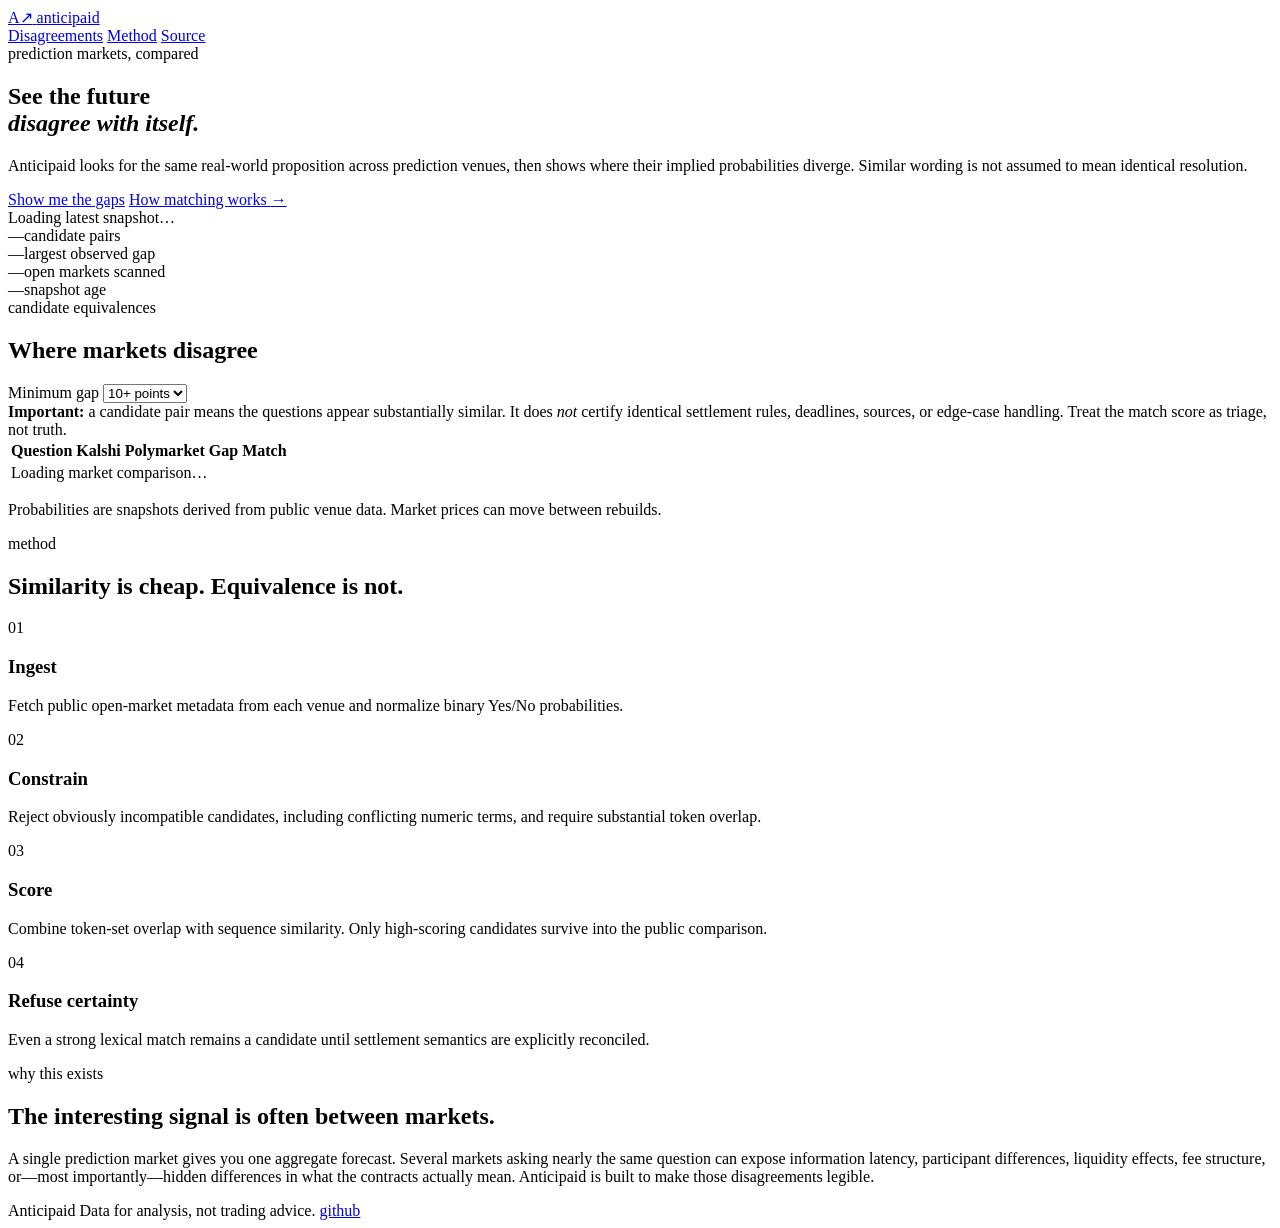
==== site/index.html @ cebad814 "Add Anticipaid site" ====
<!doctype html>
<html lang="en">
<head>
  <meta charset="utf-8">
  <meta name="viewport" content="width=device-width,initial-scale=1">
  <title>Anticipaid — See the future disagree with itself</title>
  <meta name="description" content="Anticipaid compares prediction markets and surfaces where forecasts disagree, with conservative cross-venue matching and explicit uncertainty.">
  <meta name="theme-color" content="#f5f1e8">
  <meta property="og:title" content="Anticipaid — See the future disagree with itself">
  <meta property="og:description" content="Cross-market probability disagreement, without pretending similar questions are automatically equivalent.">
  <link rel="canonical" href="https://anticipaid.com/">
  <link rel="stylesheet" href="assets/site.css">
  <script defer src="assets/app.js"></script>
</head>
<body>
  <header class="topbar">
    <a class="brand" href="/" aria-label="Anticipaid home">
      <span class="brand-mark" aria-hidden="true">A↗</span>
      <span>anticipaid</span>
    </a>
    <nav aria-label="Primary">
      <a href="#disagreements">Disagreements</a>
      <a href="#method">Method</a>
      <a href="https://github.com/operational-experiments/anticipaid" rel="noreferrer">Source</a>
    </nav>
  </header>

  <main>
    <section class="hero">
      <div class="eyebrow">prediction markets, compared</div>
      <h1>See the future<br><em>disagree with itself.</em></h1>
      <p class="lede">Anticipaid looks for the same real-world proposition across prediction venues, then shows where their implied probabilities diverge. Similar wording is not assumed to mean identical resolution.</p>
      <div class="hero-actions">
        <a class="button" href="#disagreements">Show me the gaps</a>
        <a class="text-link" href="#method">How matching works <span aria-hidden="true">→</span></a>
      </div>
      <div class="status-strip" aria-live="polite">
        <span class="pulse" aria-hidden="true"></span>
        <span id="snapshot-status">Loading latest snapshot…</span>
      </div>
    </section>

    <section class="metric-row" aria-label="Snapshot metrics">
      <article><span class="metric" id="metric-pairs">—</span><span class="metric-label">candidate pairs</span></article>
      <article><span class="metric" id="metric-max-gap">—</span><span class="metric-label">largest observed gap</span></article>
      <article><span class="metric" id="metric-markets">—</span><span class="metric-label">open markets scanned</span></article>
      <article><span class="metric" id="metric-updated">—</span><span class="metric-label">snapshot age</span></article>
    </section>

    <section class="panel" id="disagreements">
      <div class="section-head">
        <div>
          <div class="eyebrow">candidate equivalences</div>
          <h2>Where markets disagree</h2>
        </div>
        <div class="control-group">
          <label for="min-gap">Minimum gap</label>
          <select id="min-gap">
            <option value="0">Any</option>
            <option value="0.05">5+ points</option>
            <option value="0.10" selected>10+ points</option>
            <option value="0.20">20+ points</option>
          </select>
        </div>
      </div>

      <div class="notice">
        <strong>Important:</strong> a candidate pair means the questions appear substantially similar. It does <em>not</em> certify identical settlement rules, deadlines, sources, or edge-case handling. Treat the match score as triage, not truth.
      </div>

      <div class="table-wrap">
        <table>
          <thead>
            <tr>
              <th>Question</th>
              <th>Kalshi</th>
              <th>Polymarket</th>
              <th>Gap</th>
              <th>Match</th>
            </tr>
          </thead>
          <tbody id="pairs-body">
            <tr><td colspan="5" class="loading-cell">Loading market comparison…</td></tr>
          </tbody>
        </table>
      </div>
      <p class="table-footnote">Probabilities are snapshots derived from public venue data. Market prices can move between rebuilds.</p>
    </section>

    <section class="method" id="method">
      <div class="section-head">
        <div>
          <div class="eyebrow">method</div>
          <h2>Similarity is cheap. Equivalence is not.</h2>
        </div>
      </div>
      <div class="method-grid">
        <article>
          <span class="step">01</span>
          <h3>Ingest</h3>
          <p>Fetch public open-market metadata from each venue and normalize binary Yes/No probabilities.</p>
        </article>
        <article>
          <span class="step">02</span>
          <h3>Constrain</h3>
          <p>Reject obviously incompatible candidates, including conflicting numeric terms, and require substantial token overlap.</p>
        </article>
        <article>
          <span class="step">03</span>
          <h3>Score</h3>
          <p>Combine token-set overlap with sequence similarity. Only high-scoring candidates survive into the public comparison.</p>
        </article>
        <article>
          <span class="step">04</span>
          <h3>Refuse certainty</h3>
          <p>Even a strong lexical match remains a candidate until settlement semantics are explicitly reconciled.</p>
        </article>
      </div>
    </section>

    <section class="about">
      <div>
        <div class="eyebrow">why this exists</div>
        <h2>The interesting signal is often between markets.</h2>
      </div>
      <p>A single prediction market gives you one aggregate forecast. Several markets asking nearly the same question can expose information latency, participant differences, liquidity effects, fee structure, or—most importantly—hidden differences in what the contracts actually mean. Anticipaid is built to make those disagreements legible.</p>
    </section>
  </main>

  <footer>
    <span>Anticipaid</span>
    <span>Data for analysis, not trading advice.</span>
    <span><a href="https://github.com/operational-experiments/anticipaid">github</a></span>
  </footer>
</body>
</html>
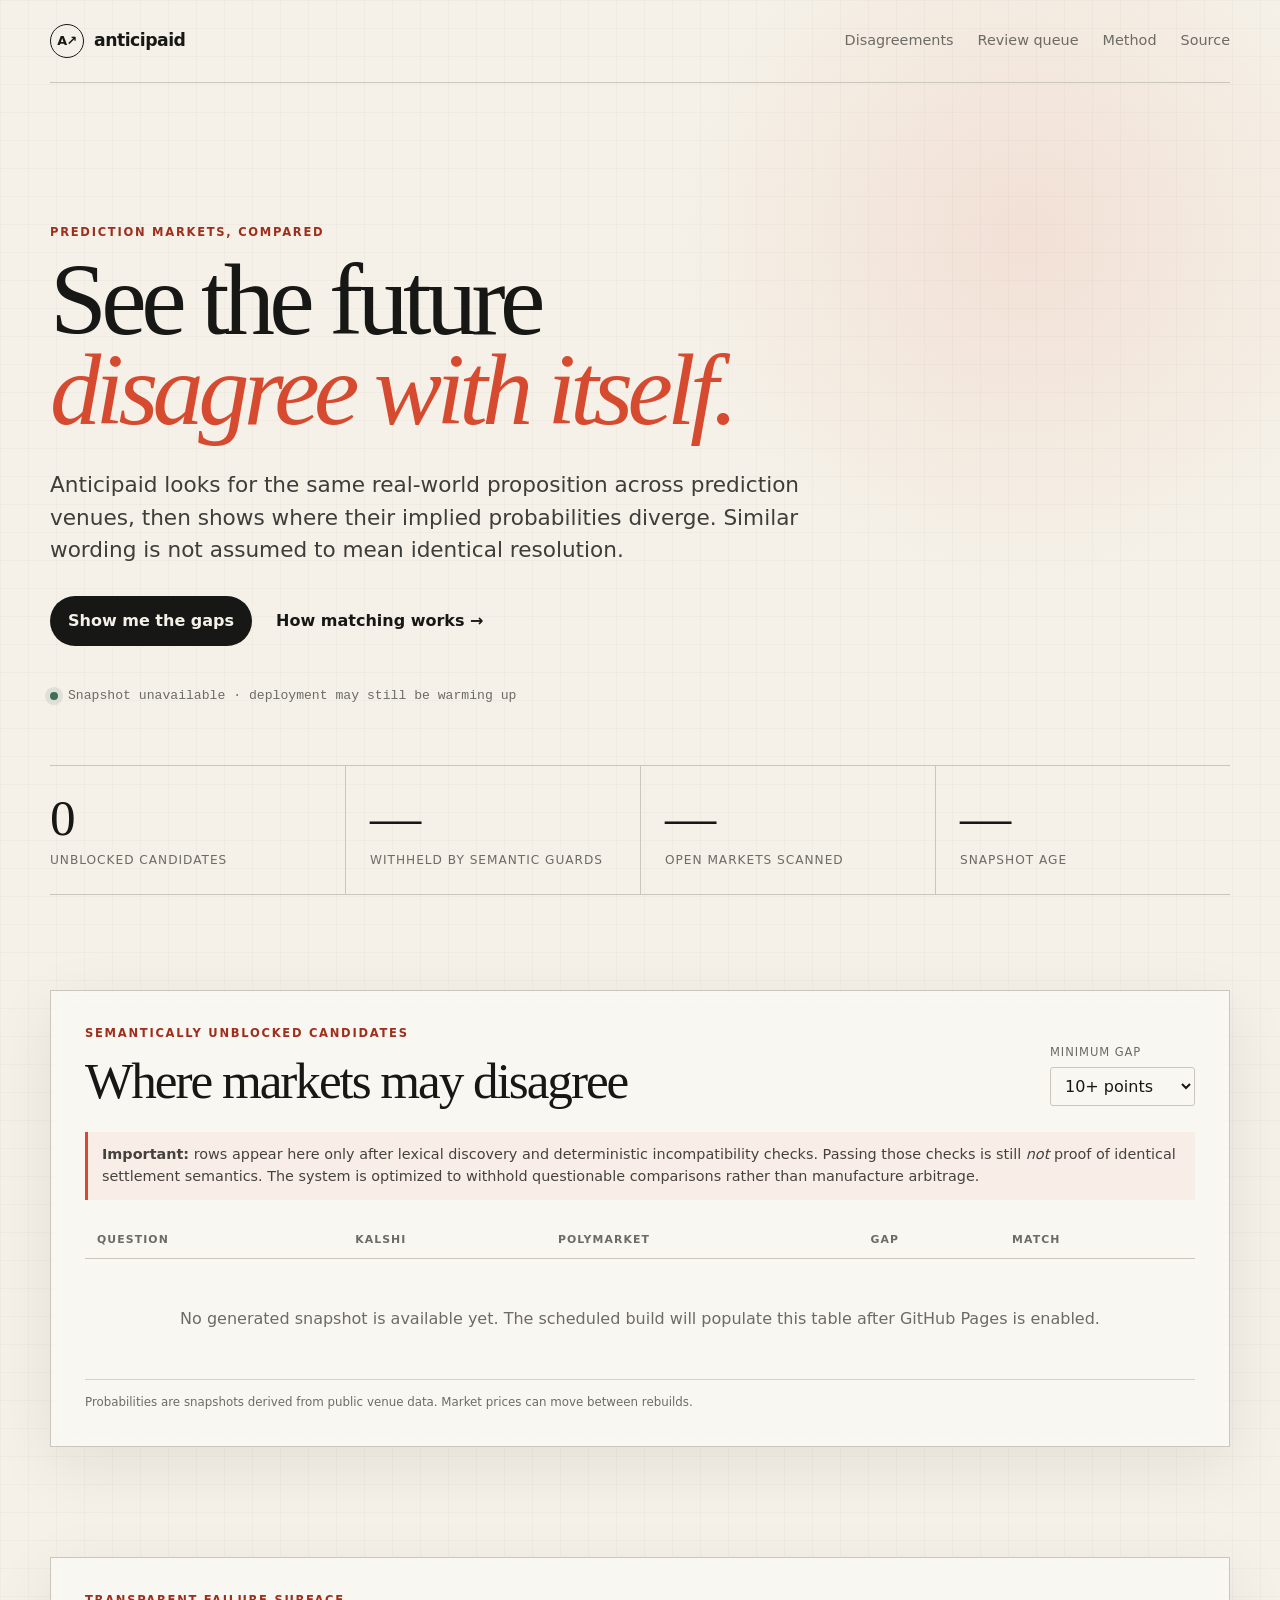
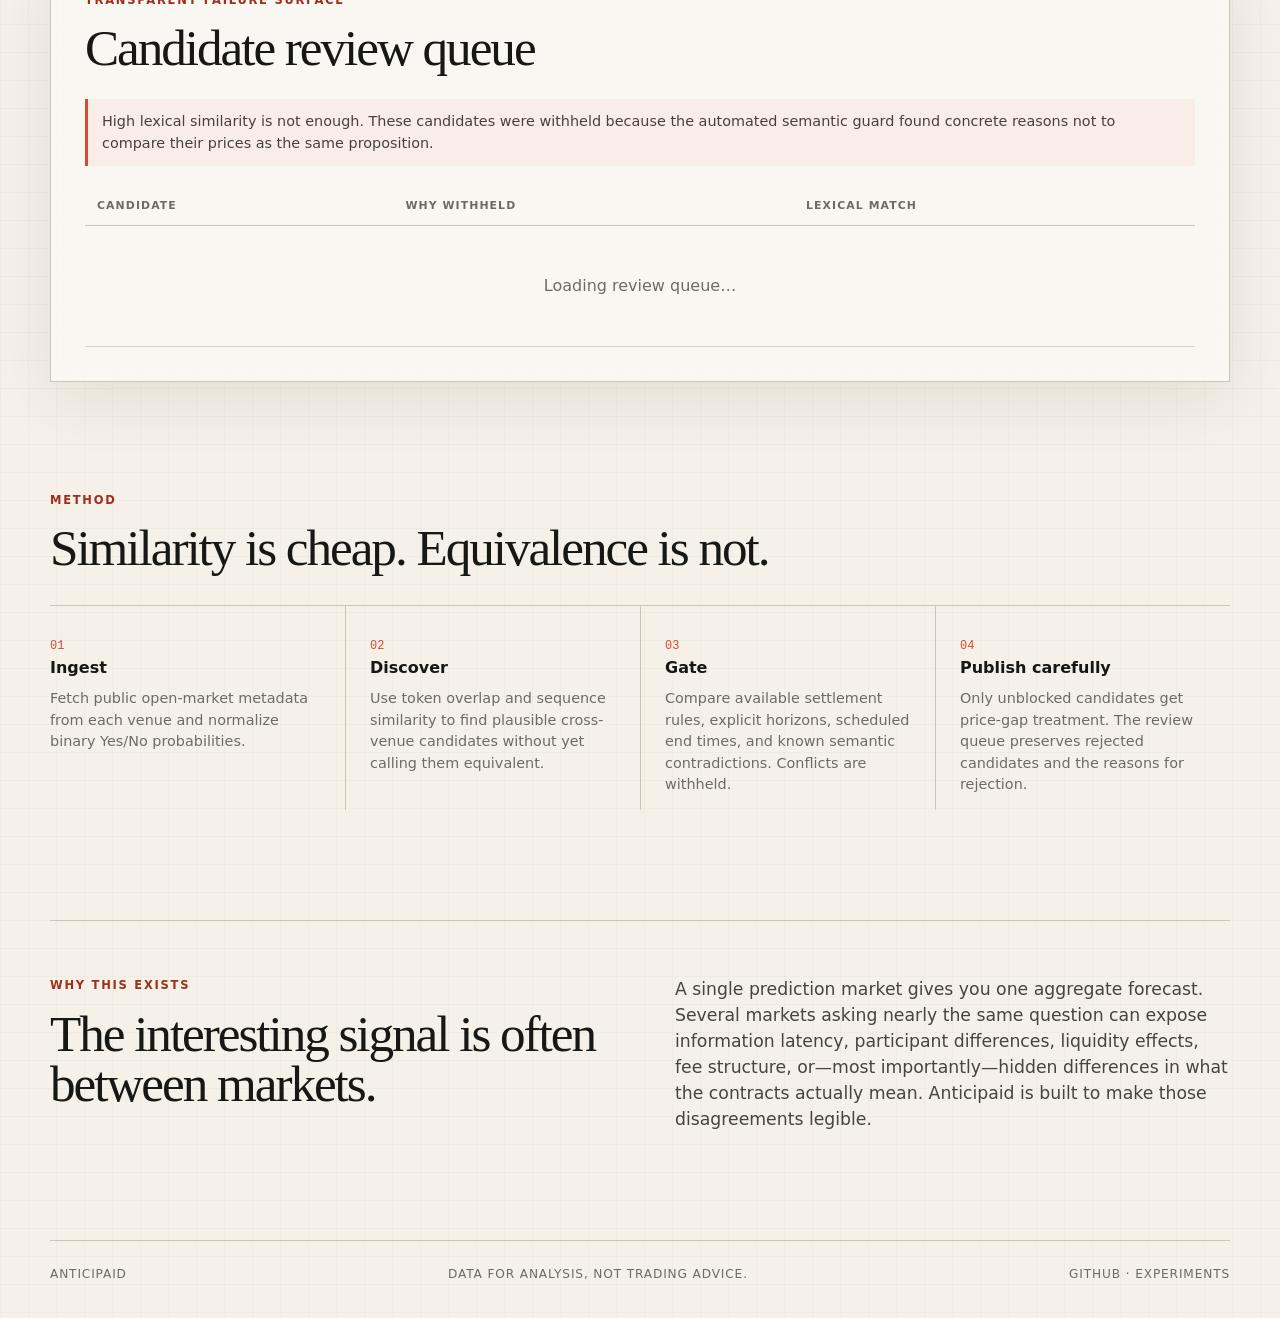
==== commit 3a52c16d: "Expose semantic review queue" ====
--- a/site/index.html
+++ b/site/index.html
@@ -20,6 +20,7 @@
     </a>
     <nav aria-label="Primary">
       <a href="#disagreements">Disagreements</a>
+      <a href="#review">Review queue</a>
       <a href="#method">Method</a>
       <a href="https://github.com/operational-experiments/anticipaid" rel="noreferrer">Source</a>
     </nav>
@@ -41,8 +42,8 @@
     </section>
 
     <section class="metric-row" aria-label="Snapshot metrics">
-      <article><span class="metric" id="metric-pairs">—</span><span class="metric-label">candidate pairs</span></article>
-      <article><span class="metric" id="metric-max-gap">—</span><span class="metric-label">largest observed gap</span></article>
+      <article><span class="metric" id="metric-pairs">—</span><span class="metric-label">unblocked candidates</span></article>
+      <article><span class="metric" id="metric-withheld">—</span><span class="metric-label">withheld by semantic guards</span></article>
       <article><span class="metric" id="metric-markets">—</span><span class="metric-label">open markets scanned</span></article>
       <article><span class="metric" id="metric-updated">—</span><span class="metric-label">snapshot age</span></article>
     </section>
@@ -50,8 +51,8 @@
     <section class="panel" id="disagreements">
       <div class="section-head">
         <div>
-          <div class="eyebrow">candidate equivalences</div>
-          <h2>Where markets disagree</h2>
+          <div class="eyebrow">semantically unblocked candidates</div>
+          <h2>Where markets may disagree</h2>
         </div>
         <div class="control-group">
           <label for="min-gap">Minimum gap</label>
@@ -65,7 +66,7 @@
       </div>
 
       <div class="notice">
-        <strong>Important:</strong> a candidate pair means the questions appear substantially similar. It does <em>not</em> certify identical settlement rules, deadlines, sources, or edge-case handling. Treat the match score as triage, not truth.
+        <strong>Important:</strong> rows appear here only after lexical discovery and deterministic incompatibility checks. Passing those checks is still <em>not</em> proof of identical settlement semantics. The system is optimized to withhold questionable comparisons rather than manufacture arbitrage.
       </div>
 
       <div class="table-wrap">
@@ -87,6 +88,32 @@
       <p class="table-footnote">Probabilities are snapshots derived from public venue data. Market prices can move between rebuilds.</p>
     </section>
 
+    <section class="panel review-panel" id="review">
+      <div class="section-head">
+        <div>
+          <div class="eyebrow">transparent failure surface</div>
+          <h2>Candidate review queue</h2>
+        </div>
+      </div>
+      <div class="notice neutral">
+        High lexical similarity is not enough. These candidates were withheld because the automated semantic guard found concrete reasons not to compare their prices as the same proposition.
+      </div>
+      <div class="table-wrap">
+        <table>
+          <thead>
+            <tr>
+              <th>Candidate</th>
+              <th>Why withheld</th>
+              <th>Lexical match</th>
+            </tr>
+          </thead>
+          <tbody id="withheld-body">
+            <tr><td colspan="3" class="loading-cell">Loading review queue…</td></tr>
+          </tbody>
+        </table>
+      </div>
+    </section>
+
     <section class="method" id="method">
       <div class="section-head">
         <div>
@@ -102,18 +129,18 @@
         </article>
         <article>
           <span class="step">02</span>
-          <h3>Constrain</h3>
-          <p>Reject obviously incompatible candidates, including conflicting numeric terms, and require substantial token overlap.</p>
+          <h3>Discover</h3>
+          <p>Use token overlap and sequence similarity to find plausible cross-venue candidates without yet calling them equivalent.</p>
         </article>
         <article>
           <span class="step">03</span>
-          <h3>Score</h3>
-          <p>Combine token-set overlap with sequence similarity. Only high-scoring candidates survive into the public comparison.</p>
+          <h3>Gate</h3>
+          <p>Compare available settlement rules, explicit horizons, scheduled end times, and known semantic contradictions. Conflicts are withheld.</p>
         </article>
         <article>
           <span class="step">04</span>
-          <h3>Refuse certainty</h3>
-          <p>Even a strong lexical match remains a candidate until settlement semantics are explicitly reconciled.</p>
+          <h3>Publish carefully</h3>
+          <p>Only unblocked candidates get price-gap treatment. The review queue preserves rejected candidates and the reasons for rejection.</p>
         </article>
       </div>
     </section>
@@ -130,7 +157,7 @@
   <footer>
     <span>Anticipaid</span>
     <span>Data for analysis, not trading advice.</span>
-    <span><a href="https://github.com/operational-experiments/anticipaid">github</a></span>
+    <span><a href="https://github.com/operational-experiments/anticipaid">github</a> · <a href="https://github.com/operational-experiments/anticipaid/blob/main/EXPERIMENTS.md">experiments</a></span>
   </footer>
 </body>
 </html>
--- a/site/assets/site.css
+++ b/site/assets/site.css
@@ -0,0 +1,107 @@
+:root {
+  --paper: #f5f1e8;
+  --ink: #171816;
+  --muted: #6c6b65;
+  --line: #cbc6bb;
+  --accent: #d64a2f;
+  --accent-dark: #9f2e1c;
+  --green: #426d56;
+  --card: rgba(255,255,255,.44);
+  --shadow: 0 18px 60px rgba(31,26,18,.08);
+}
+* { box-sizing: border-box; }
+html { scroll-behavior: smooth; }
+body {
+  margin: 0;
+  color: var(--ink);
+  background:
+    radial-gradient(circle at 80% 8%, rgba(214,74,47,.10), transparent 22rem),
+    linear-gradient(rgba(23,24,22,.025) 1px, transparent 1px),
+    linear-gradient(90deg, rgba(23,24,22,.025) 1px, transparent 1px),
+    var(--paper);
+  background-size: auto, 28px 28px, 28px 28px, auto;
+  font-family: Inter, ui-sans-serif, system-ui, -apple-system, BlinkMacSystemFont, "Segoe UI", sans-serif;
+  line-height: 1.5;
+}
+a { color: inherit; }
+.topbar, main, footer { width: min(1180px, calc(100% - 40px)); margin-inline: auto; }
+.topbar {
+  display: flex; justify-content: space-between; align-items: center;
+  padding: 24px 0; border-bottom: 1px solid var(--line);
+  position: relative; z-index: 2;
+}
+.brand { display: inline-flex; align-items: center; gap: 10px; text-decoration: none; font-weight: 800; letter-spacing: -.03em; font-size: 1.08rem; }
+.brand-mark { display: grid; place-items: center; width: 34px; height: 34px; border: 1px solid var(--ink); border-radius: 50%; font-size: .8rem; }
+nav { display: flex; gap: 24px; }
+nav a { text-decoration: none; color: var(--muted); font-size: .9rem; }
+nav a:hover { color: var(--ink); }
+.hero { padding: clamp(70px, 11vw, 150px) 0 62px; max-width: 980px; }
+.eyebrow { font-size: .72rem; text-transform: uppercase; letter-spacing: .15em; color: var(--accent-dark); font-weight: 800; margin-bottom: 14px; }
+h1, h2, h3, p { margin-top: 0; }
+h1 { font-family: Georgia, "Times New Roman", serif; font-size: clamp(3.3rem, 8vw, 7.8rem); line-height: .88; letter-spacing: -.055em; font-weight: 500; margin-bottom: 34px; }
+h1 em { color: var(--accent); font-weight: 400; }
+.lede { max-width: 760px; font-size: clamp(1.05rem, 2vw, 1.35rem); color: #3e3d39; }
+.hero-actions { display: flex; align-items: center; gap: 24px; margin-top: 30px; flex-wrap: wrap; }
+.button { background: var(--ink); color: var(--paper); text-decoration: none; padding: 13px 18px; border-radius: 999px; font-weight: 700; }
+.text-link { text-decoration: none; font-weight: 650; }
+.status-strip { display: flex; align-items: center; gap: 10px; margin-top: 42px; color: var(--muted); font: 500 .82rem ui-monospace, SFMono-Regular, Menlo, monospace; }
+.pulse { width: 8px; height: 8px; border-radius: 50%; background: var(--green); box-shadow: 0 0 0 5px rgba(66,109,86,.12); }
+.metric-row { display: grid; grid-template-columns: repeat(4,1fr); border-top: 1px solid var(--line); border-bottom: 1px solid var(--line); }
+.metric-row article { padding: 26px 18px 25px 0; min-width: 0; }
+.metric-row article + article { border-left: 1px solid var(--line); padding-left: 24px; }
+.metric { display: block; font-family: Georgia, serif; font-size: clamp(2rem, 4vw, 3.5rem); line-height: 1; letter-spacing: -.04em; }
+.metric-label { display: block; margin-top: 7px; color: var(--muted); font-size: .76rem; text-transform: uppercase; letter-spacing: .08em; }
+.panel { margin: 95px 0 110px; padding: 34px; background: var(--card); border: 1px solid var(--line); box-shadow: var(--shadow); backdrop-filter: blur(7px); }
+.section-head { display: flex; justify-content: space-between; gap: 30px; align-items: end; margin-bottom: 26px; }
+h2 { font-family: Georgia, serif; font-size: clamp(2rem, 4vw, 4rem); line-height: .98; letter-spacing: -.04em; font-weight: 500; margin-bottom: 0; }
+h3 { margin-bottom: 8px; font-size: 1rem; }
+.control-group { display: grid; gap: 6px; min-width: 145px; }
+.control-group label { font-size: .72rem; text-transform: uppercase; letter-spacing: .08em; color: var(--muted); }
+select { background: transparent; color: var(--ink); border: 1px solid var(--line); border-radius: 3px; padding: 8px 10px; font: inherit; }
+.notice { border-left: 3px solid var(--accent); padding: 12px 14px; background: rgba(214,74,47,.055); color: #45423d; font-size: .9rem; margin-bottom: 22px; }
+.table-wrap { overflow-x: auto; }
+table { width: 100%; border-collapse: collapse; min-width: 780px; }
+th { text-align: left; font-size: .68rem; text-transform: uppercase; letter-spacing: .1em; color: var(--muted); border-bottom: 1px solid var(--line); padding: 10px 12px; }
+td { border-bottom: 1px solid rgba(203,198,187,.75); padding: 16px 12px; vertical-align: top; }
+tbody tr:hover { background: rgba(255,255,255,.34); }
+.question { max-width: 520px; }
+.question strong { display: block; line-height: 1.28; margin-bottom: 4px; }
+.question small { color: var(--muted); }
+.price { font-family: ui-monospace, SFMono-Regular, Menlo, monospace; font-weight: 800; font-size: 1.05rem; }
+.venue-link { display: block; color: var(--muted); font-size: .72rem; margin-top: 4px; text-decoration: none; }
+.venue-link:hover { text-decoration: underline; color: var(--ink); }
+.gap { font-family: Georgia, serif; font-size: 1.45rem; color: var(--accent-dark); white-space: nowrap; }
+.score { font-family: ui-monospace, SFMono-Regular, Menlo, monospace; color: var(--muted); white-space: nowrap; }
+.loading-cell, .empty-cell { color: var(--muted); text-align: center; padding: 48px 20px; }
+.table-footnote { color: var(--muted); font-size: .74rem; margin: 14px 0 0; }
+.method { margin: 0 0 110px; }
+.method-grid { display: grid; grid-template-columns: repeat(4,1fr); border-top: 1px solid var(--line); margin-top: 32px; }
+.method-grid article { padding: 26px 24px 0 0; }
+.method-grid article + article { border-left: 1px solid var(--line); padding-left: 24px; }
+.step { font-family: ui-monospace, SFMono-Regular, Menlo, monospace; color: var(--accent); font-size: .75rem; }
+.method-grid p { color: var(--muted); font-size: .9rem; }
+.about { border-top: 1px solid var(--line); padding: 56px 0 90px; display: grid; grid-template-columns: 1fr 1fr; gap: 70px; align-items: start; }
+.about p { color: #46443f; font-size: 1.08rem; max-width: 560px; }
+footer { border-top: 1px solid var(--line); padding: 24px 0 34px; display: flex; justify-content: space-between; gap: 20px; color: var(--muted); font-size: .76rem; text-transform: uppercase; letter-spacing: .07em; }
+footer a { text-decoration: none; }
+@media (max-width: 820px) {
+  nav a:not(:last-child) { display: none; }
+  .metric-row { grid-template-columns: 1fr 1fr; }
+  .metric-row article:nth-child(3) { border-left: 0; border-top: 1px solid var(--line); }
+  .metric-row article:nth-child(4) { border-top: 1px solid var(--line); }
+  .method-grid { grid-template-columns: 1fr 1fr; }
+  .method-grid article:nth-child(3) { border-left: 0; border-top: 1px solid var(--line); margin-top: 24px; }
+  .method-grid article:nth-child(4) { border-top: 1px solid var(--line); margin-top: 24px; }
+  .about { grid-template-columns: 1fr; gap: 28px; }
+  .panel { padding: 22px 16px; }
+}
+@media (max-width: 520px) {
+  .topbar, main, footer { width: min(100% - 26px, 1180px); }
+  .hero { padding-top: 65px; }
+  h1 { font-size: clamp(3.2rem, 18vw, 5rem); }
+  .section-head { align-items: start; flex-direction: column; }
+  .metric-row, .method-grid { grid-template-columns: 1fr; }
+  .metric-row article + article, .method-grid article + article { border-left: 0; border-top: 1px solid var(--line); padding-left: 0; }
+  .method-grid article { padding: 22px 0; margin: 0 !important; }
+  footer { flex-direction: column; }
+}
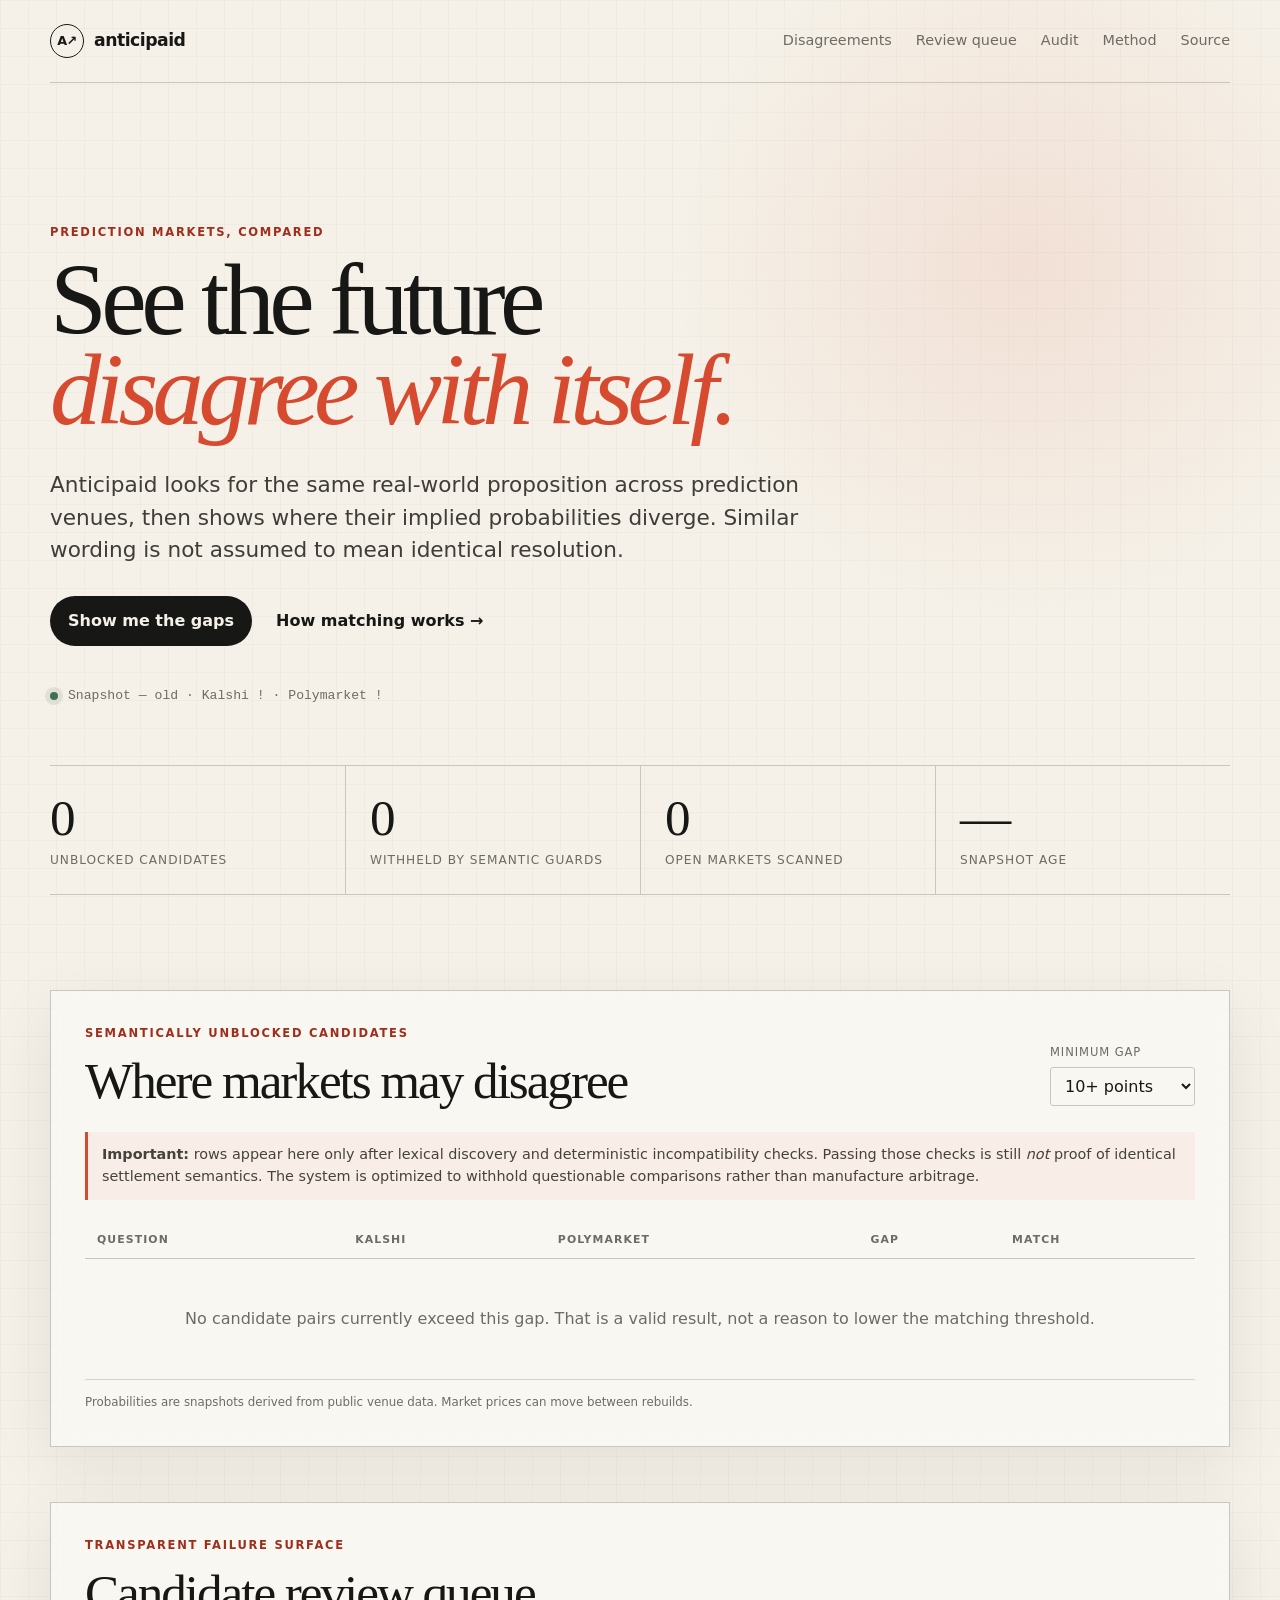
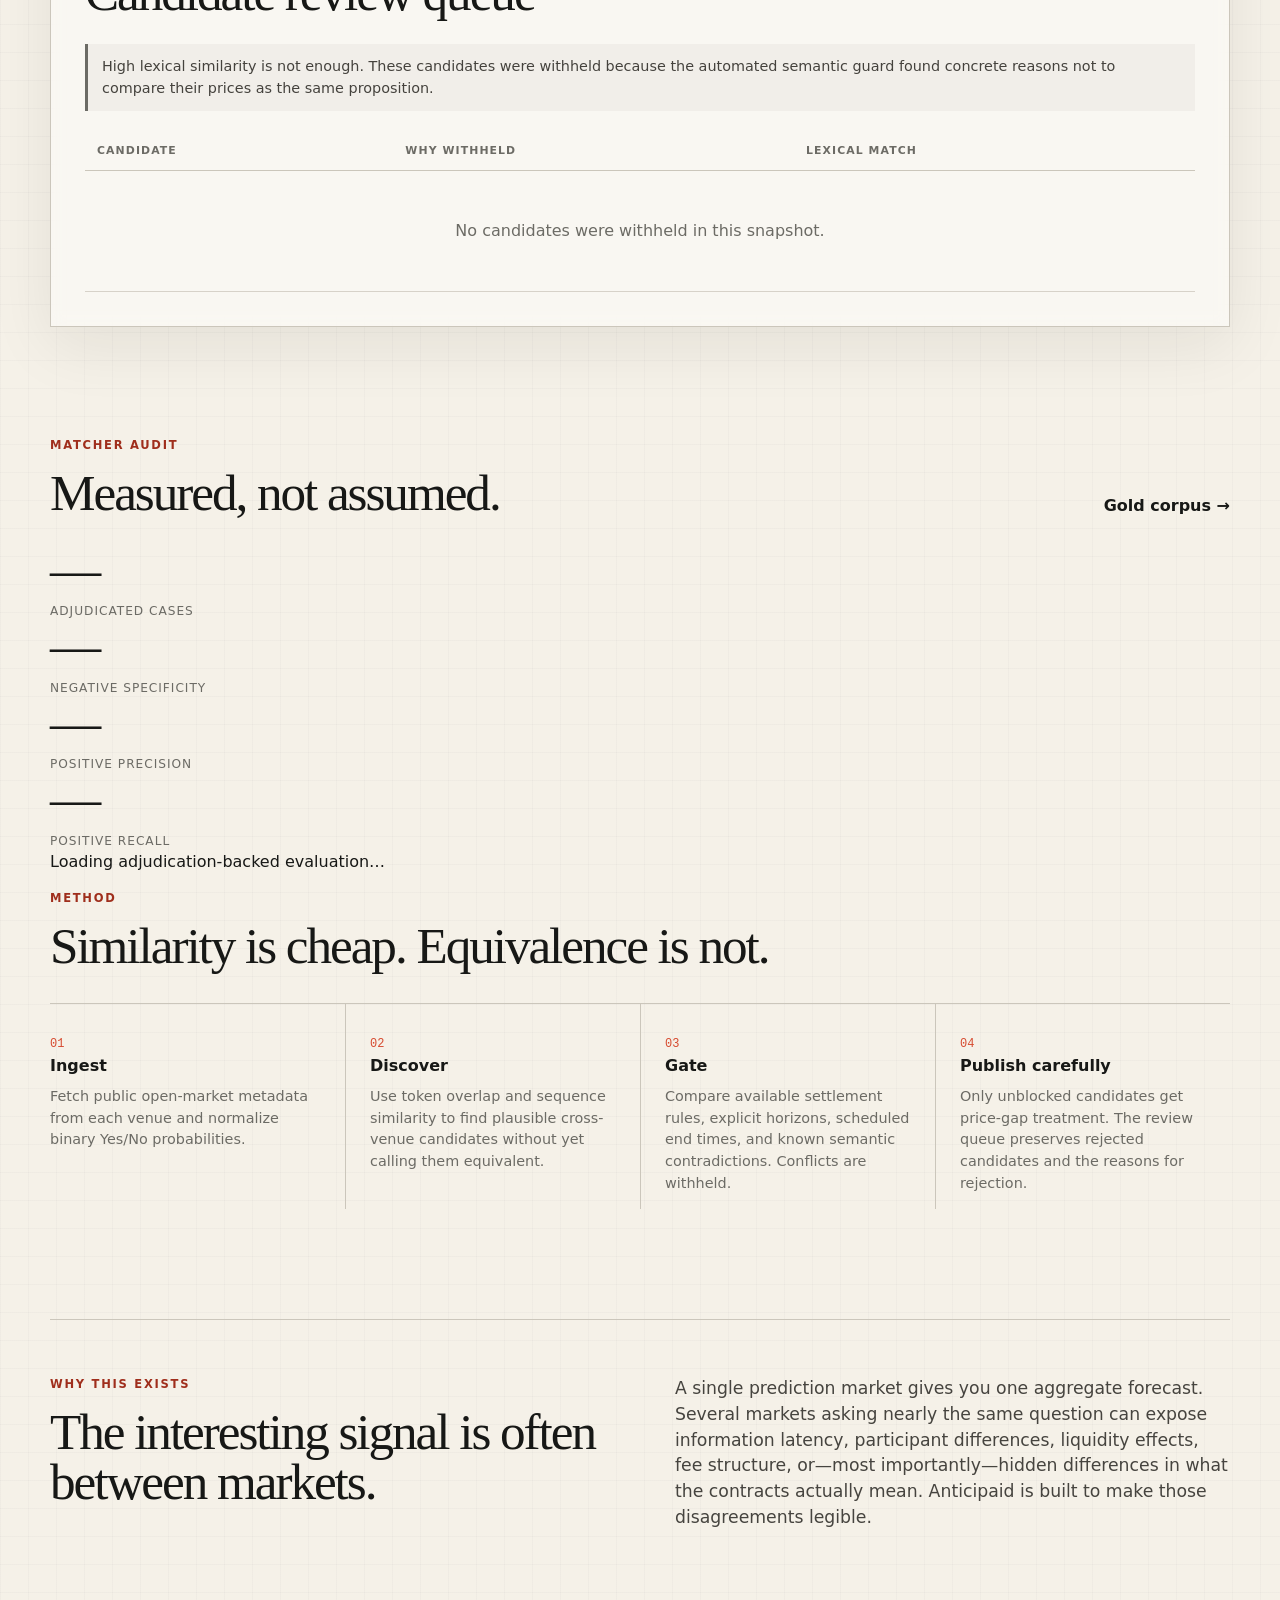
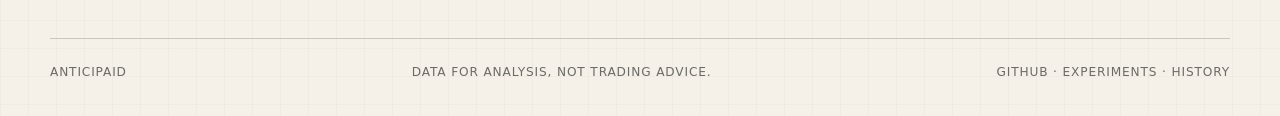
==== commit d4f03b6c: "Expose adjudication-backed matcher audit" ====
--- a/site/index.html
+++ b/site/index.html
@@ -21,6 +21,7 @@
     <nav aria-label="Primary">
       <a href="#disagreements">Disagreements</a>
       <a href="#review">Review queue</a>
+      <a href="#audit">Audit</a>
       <a href="#method">Method</a>
       <a href="https://github.com/operational-experiments/anticipaid" rel="noreferrer">Source</a>
     </nav>
@@ -114,6 +115,23 @@
       </div>
     </section>
 
+    <section class="audit" id="audit">
+      <div class="section-head">
+        <div>
+          <div class="eyebrow">matcher audit</div>
+          <h2>Measured, not assumed.</h2>
+        </div>
+        <a class="text-link" href="https://github.com/operational-experiments/anticipaid/blob/main/data/adjudications.json">Gold corpus →</a>
+      </div>
+      <div class="audit-grid" aria-label="Matcher evaluation metrics">
+        <article><span class="metric" id="eval-cases">—</span><span class="metric-label">adjudicated cases</span></article>
+        <article><span class="metric" id="eval-specificity">—</span><span class="metric-label">negative specificity</span></article>
+        <article><span class="metric" id="eval-precision">—</span><span class="metric-label">positive precision</span></article>
+        <article><span class="metric" id="eval-recall">—</span><span class="metric-label">positive recall</span></article>
+      </div>
+      <p class="audit-note" id="eval-note">Loading adjudication-backed evaluation…</p>
+    </section>
+
     <section class="method" id="method">
       <div class="section-head">
         <div>
@@ -157,7 +175,7 @@
   <footer>
     <span>Anticipaid</span>
     <span>Data for analysis, not trading advice.</span>
-    <span><a href="https://github.com/operational-experiments/anticipaid">github</a> · <a href="https://github.com/operational-experiments/anticipaid/blob/main/EXPERIMENTS.md">experiments</a></span>
+    <span><a href="https://github.com/operational-experiments/anticipaid">github</a> · <a href="https://github.com/operational-experiments/anticipaid/blob/main/EXPERIMENTS.md">experiments</a> · <a href="https://github.com/operational-experiments/anticipaid/tree/history/data">history</a></span>
   </footer>
 </body>
 </html>
--- a/site/assets/site.css
+++ b/site/assets/site.css
@@ -105,3 +105,9 @@
   .method-grid article { padding: 22px 0; margin: 0 !important; }
   footer { flex-direction: column; }
 }
+
+.notice.neutral { border-left-color: var(--muted); background: rgba(23,24,22,.035); }
+.review-panel { margin-top: -55px; }
+.reason-list { margin: 0; padding-left: 1.1rem; color: #45423d; font-size: .86rem; }
+.reason-list li + li { margin-top: 5px; }
+.review-panel .question small { display: block; margin-top: 5px; }
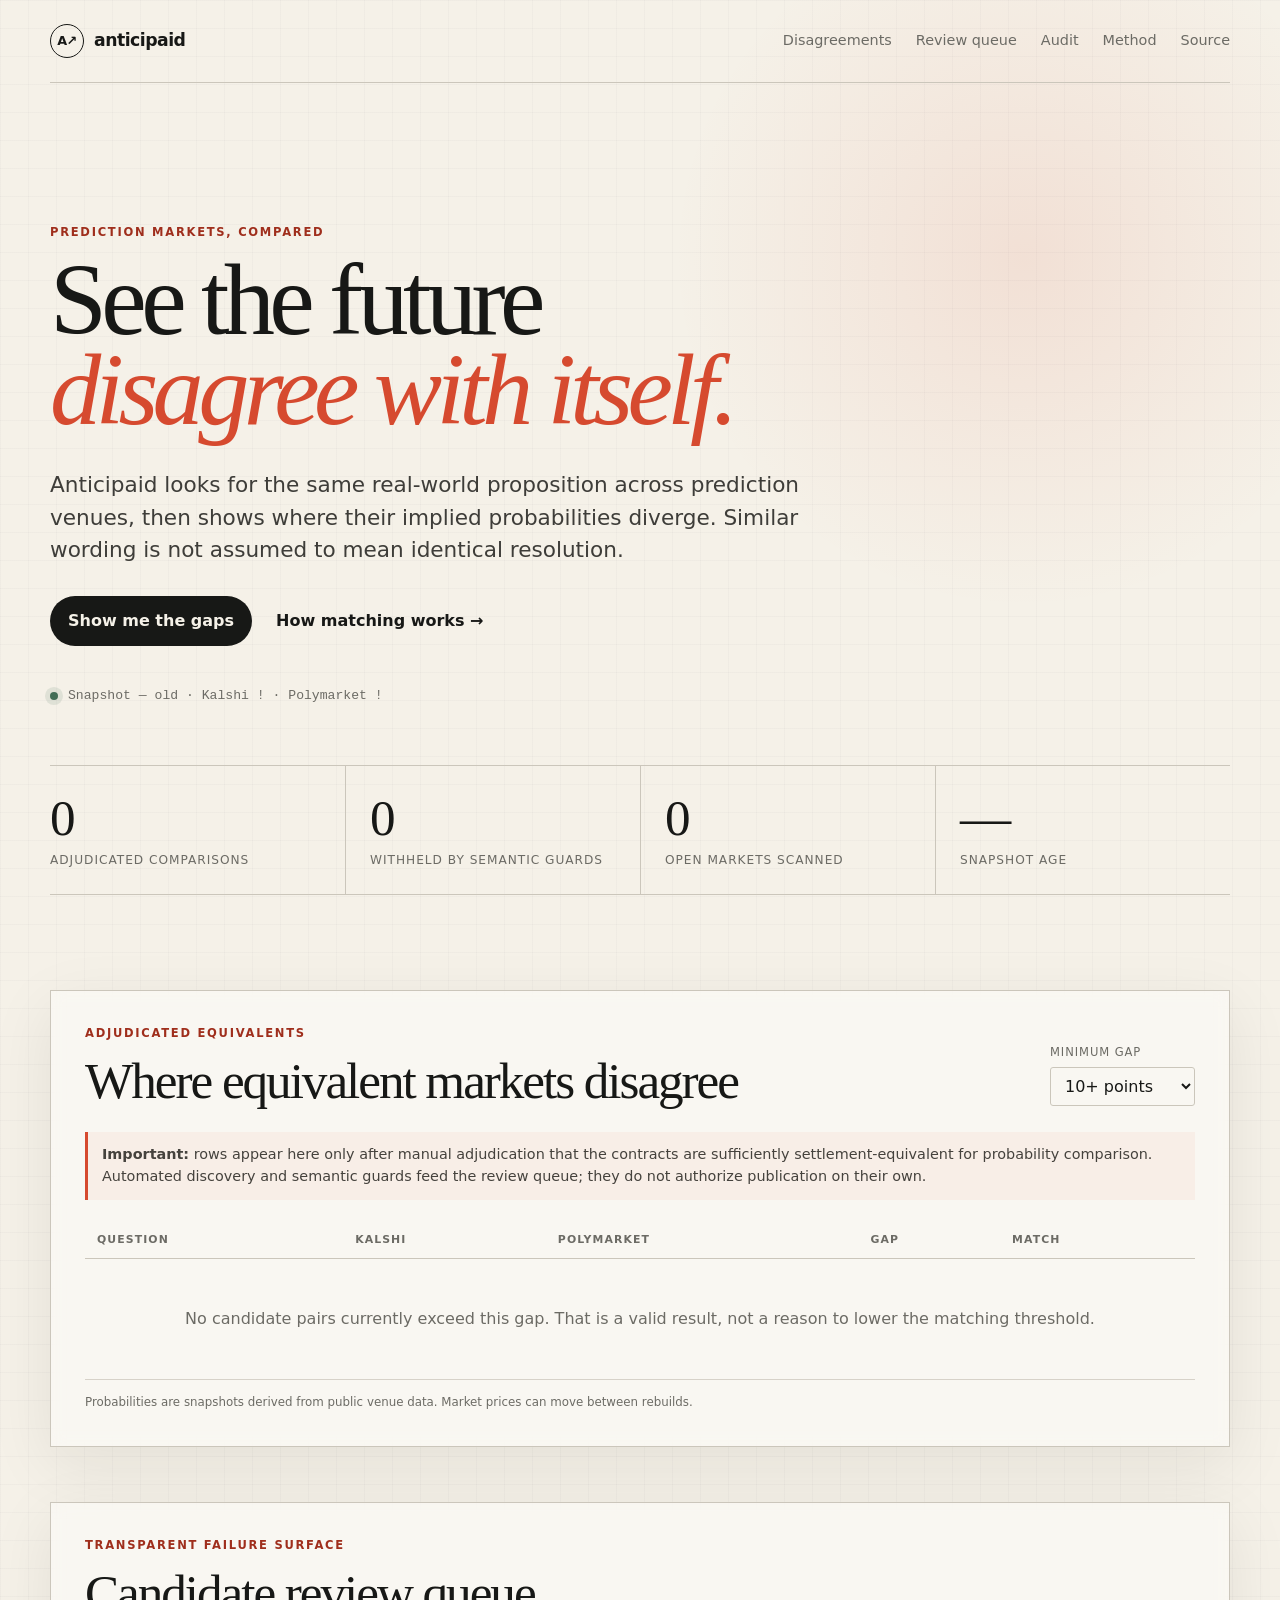
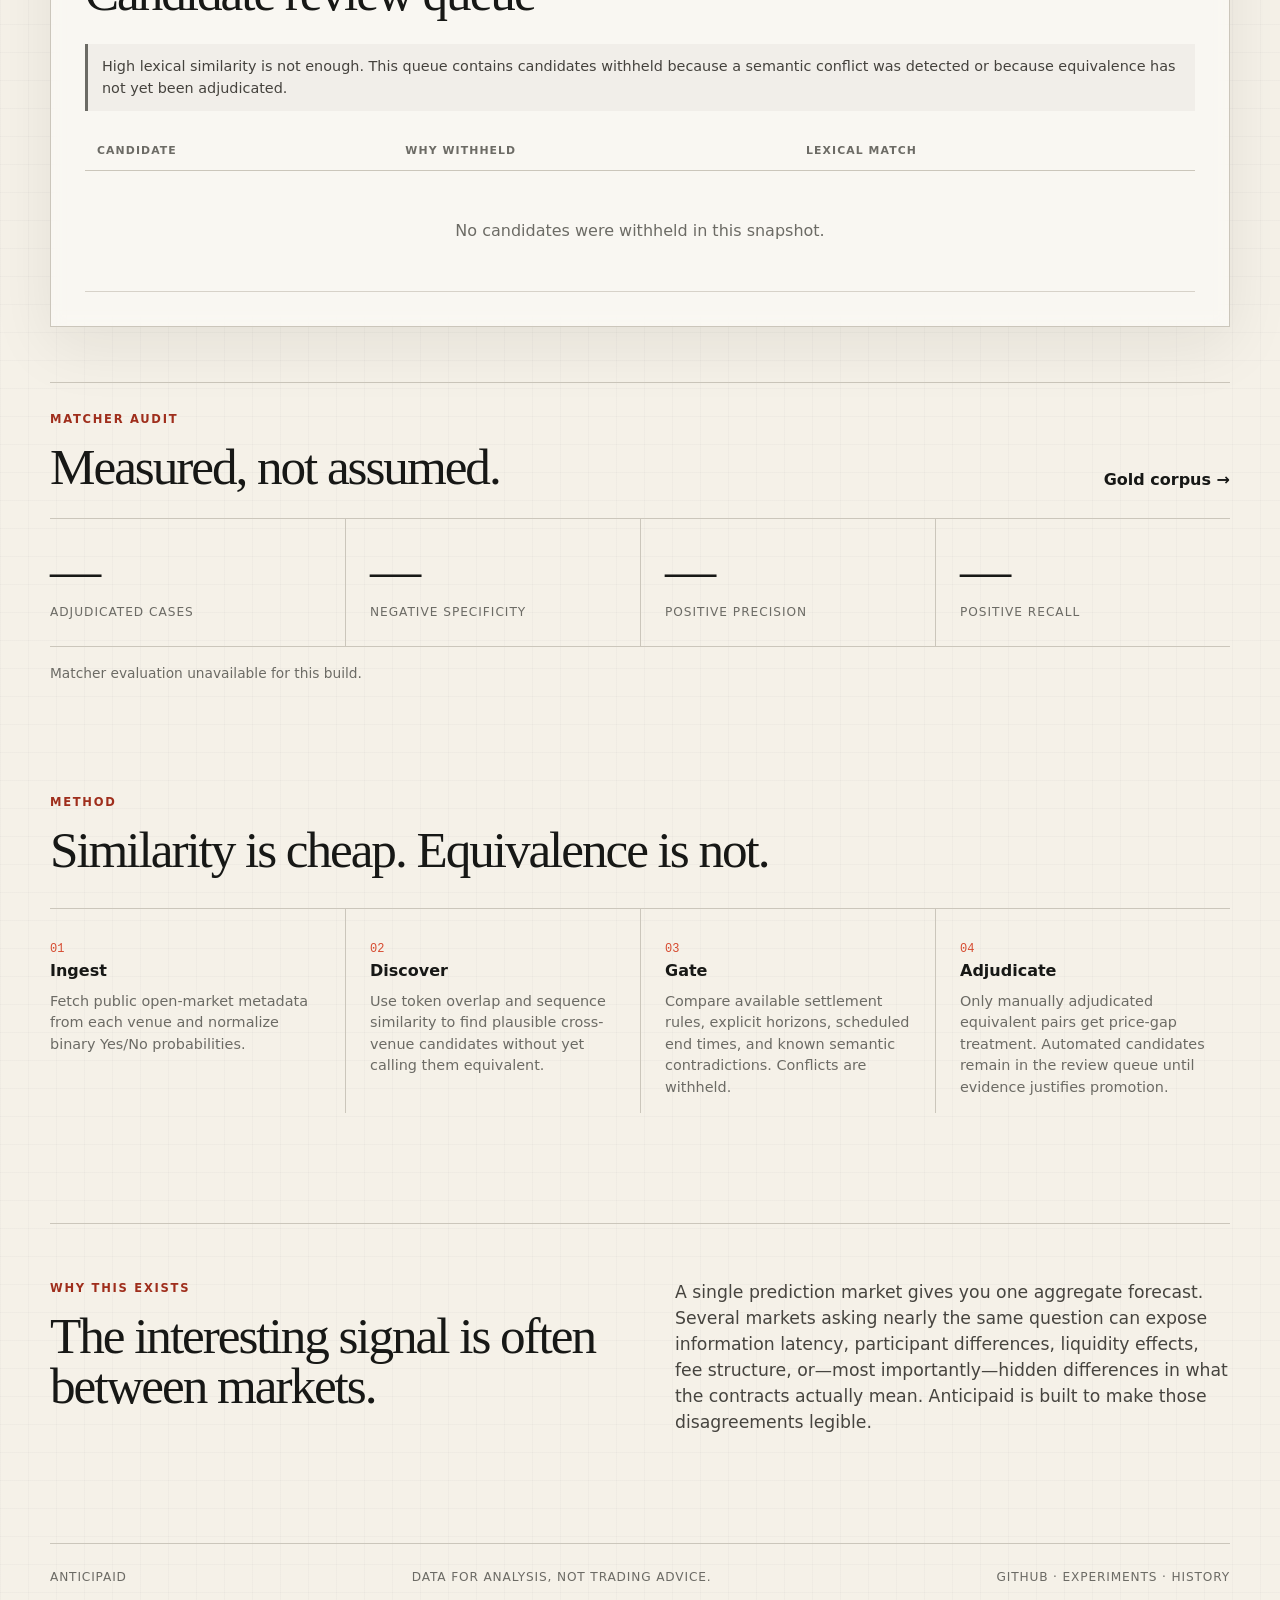
==== commit 5a4b5d8a: "Make adjudication publication policy explicit" ====
--- a/site/index.html
+++ b/site/index.html
@@ -43,7 +43,7 @@
     </section>
 
     <section class="metric-row" aria-label="Snapshot metrics">
-      <article><span class="metric" id="metric-pairs">—</span><span class="metric-label">unblocked candidates</span></article>
+      <article><span class="metric" id="metric-pairs">—</span><span class="metric-label">adjudicated comparisons</span></article>
       <article><span class="metric" id="metric-withheld">—</span><span class="metric-label">withheld by semantic guards</span></article>
       <article><span class="metric" id="metric-markets">—</span><span class="metric-label">open markets scanned</span></article>
       <article><span class="metric" id="metric-updated">—</span><span class="metric-label">snapshot age</span></article>
@@ -52,8 +52,8 @@
     <section class="panel" id="disagreements">
       <div class="section-head">
         <div>
-          <div class="eyebrow">semantically unblocked candidates</div>
-          <h2>Where markets may disagree</h2>
+          <div class="eyebrow">adjudicated equivalents</div>
+          <h2>Where equivalent markets disagree</h2>
         </div>
         <div class="control-group">
           <label for="min-gap">Minimum gap</label>
@@ -67,7 +67,7 @@
       </div>
 
       <div class="notice">
-        <strong>Important:</strong> rows appear here only after lexical discovery and deterministic incompatibility checks. Passing those checks is still <em>not</em> proof of identical settlement semantics. The system is optimized to withhold questionable comparisons rather than manufacture arbitrage.
+        <strong>Important:</strong> rows appear here only after manual adjudication that the contracts are sufficiently settlement-equivalent for probability comparison. Automated discovery and semantic guards feed the review queue; they do not authorize publication on their own.
       </div>
 
       <div class="table-wrap">
@@ -97,7 +97,7 @@
         </div>
       </div>
       <div class="notice neutral">
-        High lexical similarity is not enough. These candidates were withheld because the automated semantic guard found concrete reasons not to compare their prices as the same proposition.
+        High lexical similarity is not enough. This queue contains candidates withheld because a semantic conflict was detected or because equivalence has not yet been adjudicated.
       </div>
       <div class="table-wrap">
         <table>
@@ -157,8 +157,8 @@
         </article>
         <article>
           <span class="step">04</span>
-          <h3>Publish carefully</h3>
-          <p>Only unblocked candidates get price-gap treatment. The review queue preserves rejected candidates and the reasons for rejection.</p>
+          <h3>Adjudicate</h3>
+          <p>Only manually adjudicated equivalent pairs get price-gap treatment. Automated candidates remain in the review queue until evidence justifies promotion.</p>
         </article>
       </div>
     </section>
--- a/site/assets/site.css
+++ b/site/assets/site.css
@@ -111,3 +111,18 @@
 .reason-list { margin: 0; padding-left: 1.1rem; color: #45423d; font-size: .86rem; }
 .reason-list li + li { margin-top: 5px; }
 .review-panel .question small { display: block; margin-top: 5px; }
+
+.audit { margin: -55px 0 110px; padding-top: 28px; border-top: 1px solid var(--line); }
+.audit-grid { display: grid; grid-template-columns: repeat(4, 1fr); border-top: 1px solid var(--line); border-bottom: 1px solid var(--line); }
+.audit-grid article { padding: 26px 18px 25px 0; min-width: 0; }
+.audit-grid article + article { border-left: 1px solid var(--line); padding-left: 24px; }
+.audit-note { margin: 16px 0 0; max-width: 780px; color: var(--muted); font-size: .86rem; }
+@media (max-width: 820px) {
+  .audit-grid { grid-template-columns: 1fr 1fr; }
+  .audit-grid article:nth-child(3) { border-left: 0; border-top: 1px solid var(--line); }
+  .audit-grid article:nth-child(4) { border-top: 1px solid var(--line); }
+}
+@media (max-width: 520px) {
+  .audit-grid { grid-template-columns: 1fr; }
+  .audit-grid article + article { border-left: 0; border-top: 1px solid var(--line); padding-left: 0; }
+}
